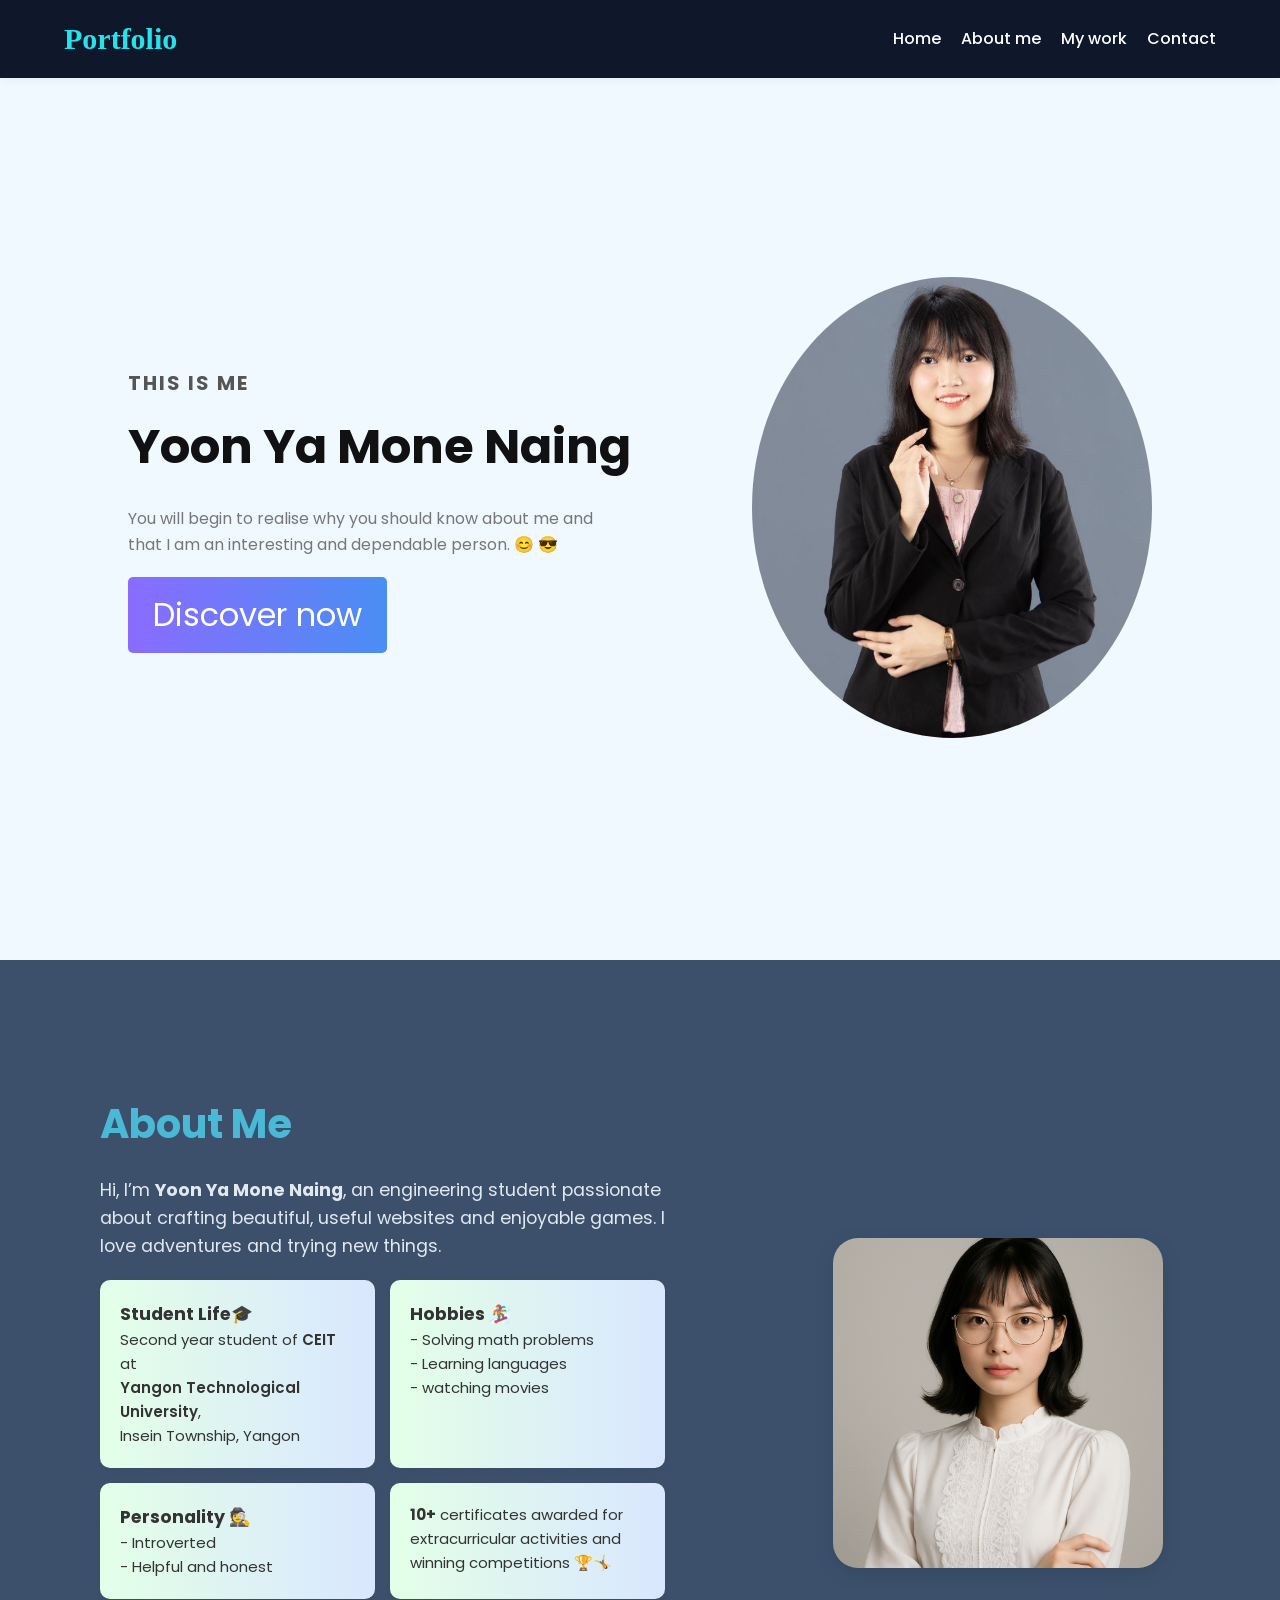
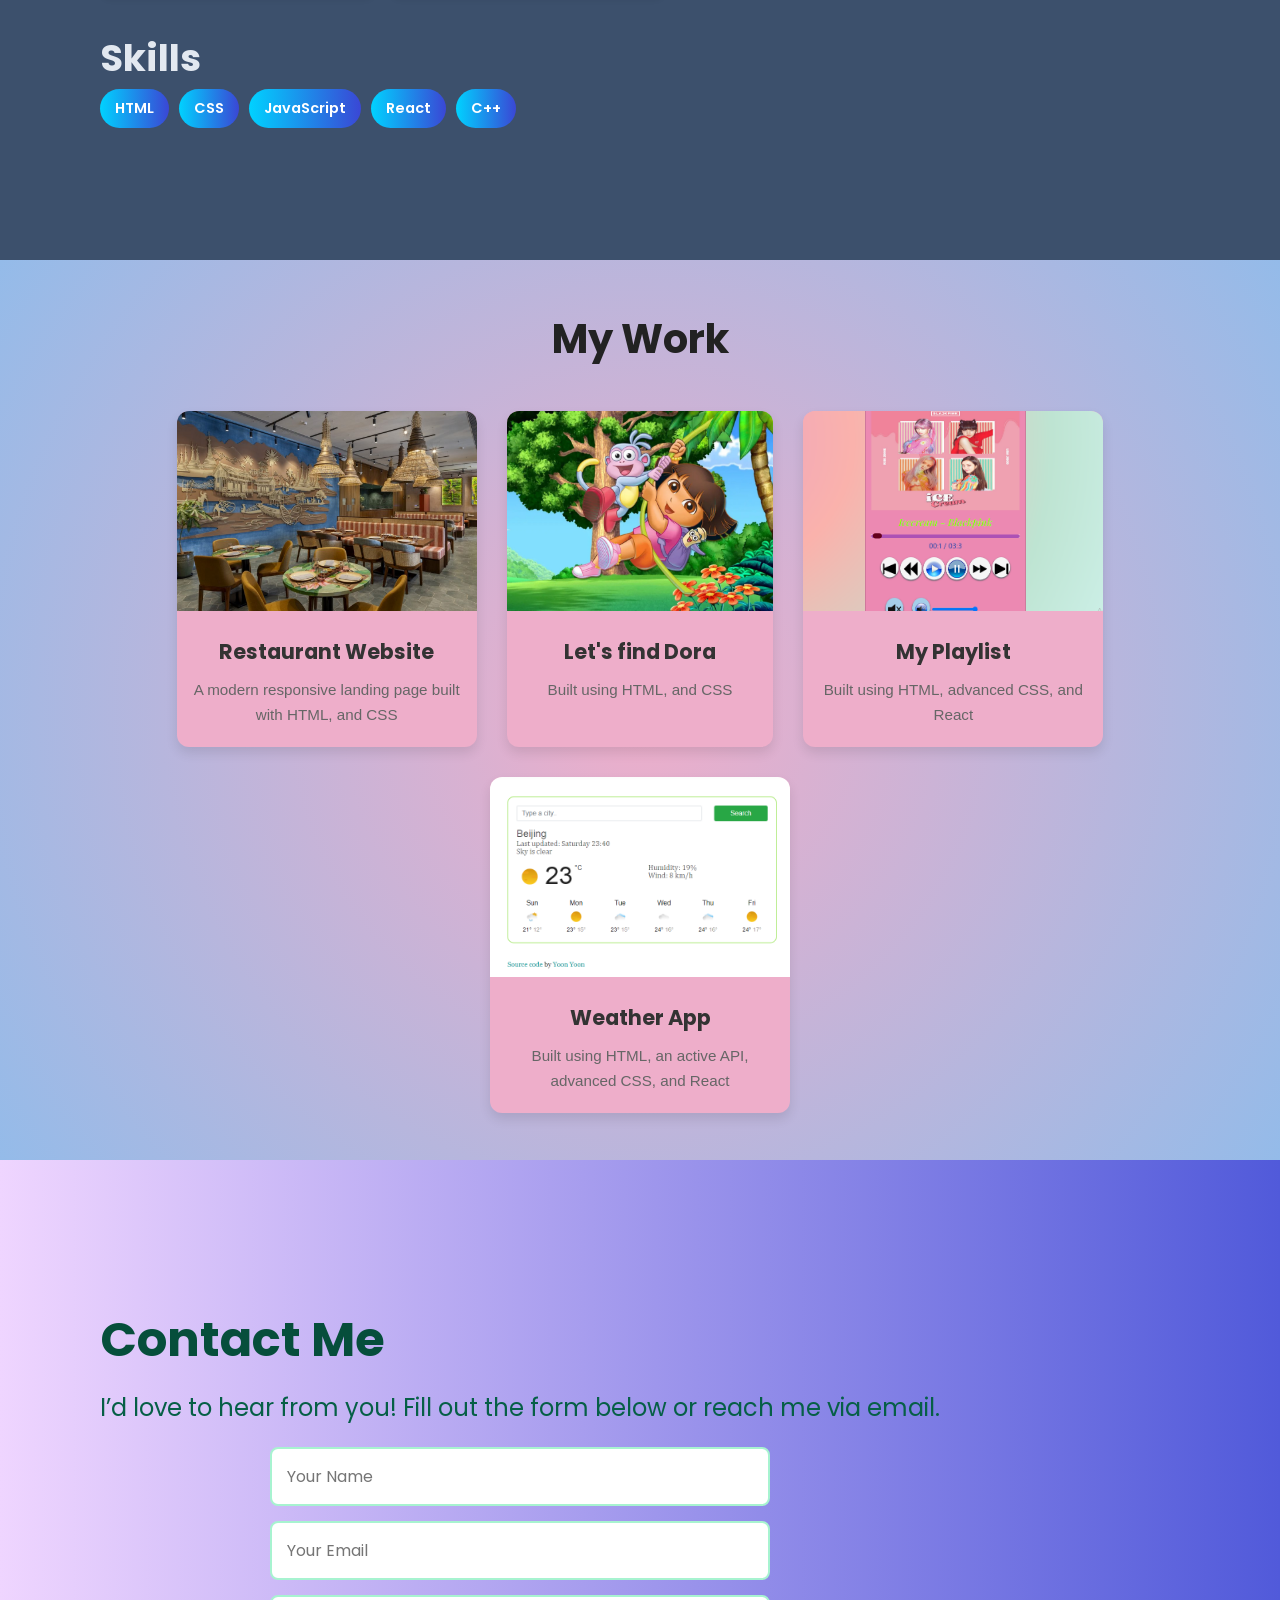
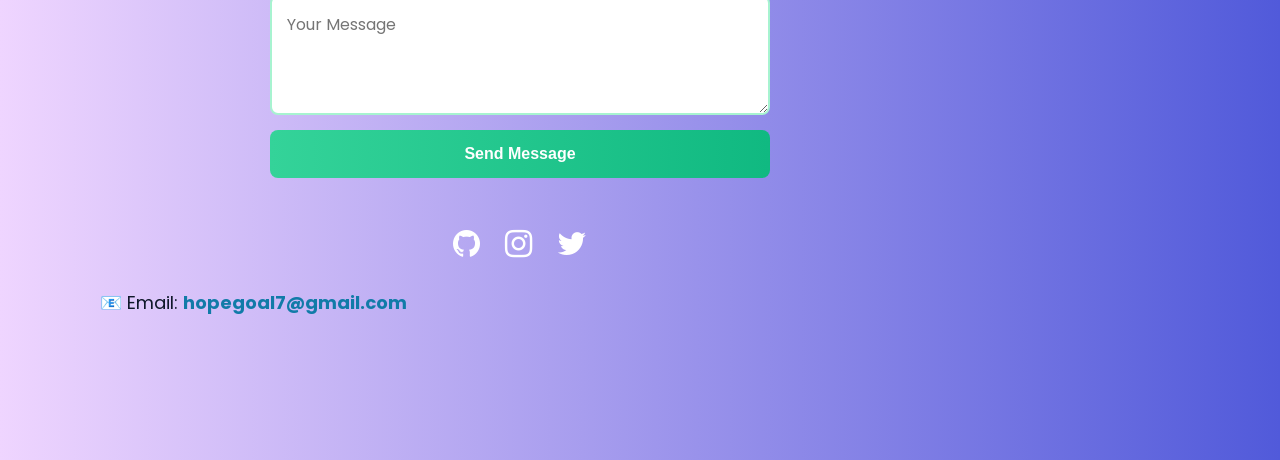
==== MyPorfolio/index.html @ f762529c "Add files via upload" ====
<!DOCTYPE html>
<html lang="en">
<head>
  <meta charset="UTF-8">
  <meta name="viewport" content="width=device-width, initial-scale=1.0">
  <title>Personal Portfolio</title>
  <link rel="stylesheet" href="index.css">
  <link rel="stylesheet" href="https://cdnjs.cloudflare.com/ajax/libs/font-awesome/4.7.0/css/font-awesome.min.css">
  <link href="https://fonts.googleapis.com/css2?family=Poppins:wght@300;400;600;700&display=swap" rel="stylesheet">
</head>
<body>

    <header> 
  <nav class="navbar">
    <div class="logo">Portfolio</div>
    <ul class="nav-links">
      <li><a href="#home" >Home</a></li>
      <li><a href="#about">About me</a></li>
      <li><a href="#work">My work</a></li>
      <li><a href="#contact">Contact</a></li>
    </ul>
  </nav>
</header>


  <!-- myphoto Section -->
  <section id="home" class="myphoto">
    <div class="myphoto-text">
      <h4>This is me</h4>
      <h1>Yoon Ya Mone Naing</h1>
      <p>
        You will begin to realise why you should know about me and <br> that I am an interesting and dependable person. &#128522; &#128526;
      </p>
      <a href="#about" class="btn">Discover now
      </a>
    </div>
    <div class="myphoto-image">
      <div class="image-frame">
        <img src="images/yoon.jpg" alt="Profile Picture">
      </div>
    </div>
    
  </section>

<section id="about">
  <div class="about-container">
    <div class="about-text">
      <h2>About Me</h2>
      <p>
        Hi, I’m <strong>Yoon Ya Mone Naing</strong>, an engineering student passionate about
        crafting beautiful, useful websites and enjoyable games. I love adventures and trying new things. 

      <div class="about-facts">
        <div class="fact">
          <h3><strong>Student Life🎓 </strong></h3>
          <div>Second year student of <acronym title="Computer Engineering and Information Technology">CEIT</acronym> at</div>
          <div><acronym title="Top First Engineering University in Myanmar">Yangon Technological University</acronym>,</div>
          <div>Insein Township, Yangon</div>
        </div>

        <div class="fact">
          <h3><strong>Hobbies  &#127938;</strong></h3>
          <div>- Solving math problems</div>
          <div>- Learning languages</div>
          <div>- watching movies</div>
        </div>
        <div class="fact">
          <h3><strong>Personality &#128373;</strong></h3>
          <div>- Introverted</div>
          <div>- Helpful and honest</div>

        </div>

        <div class="fact"> <strong>10+</strong> certificates awarded for extracurricular activities and winning competitions &#x1F3C6;&#129336;</div>
</div>

      <h3>Skills</h3>
      <div class="skills">
        <span class="skill">HTML</span>
        <span class="skill">CSS</span>
        <span class="skill">JavaScript</span>
        <span class="skill">React</span>
        <span class="skill">C++</span>
      </div>
    </div>

    <div class="about-image">
      <img src="images/me.png" alt="About Me Photo">
    </div>
  </div>
</section>


<section id="work">
  <div class="container">
    <h2>My Work</h2>
    <div class="projects">
      
      <div class="project-card">
        <a href="Restaurant/Home.html" target="_blank" >
        <img src="images/restaurant.jpg" alt="Project 1 preview">
        <h3>Restaurant Website</h3>
        <p>A modern responsive landing page built with HTML, and CSS </p>
        </a>
      </div>

      <div class="project-card">
        <a href="DoraExplorer/dora.html" target="_blank" >
        <img src="images/doratheexplorer.webp" alt="Project 2 preview">
        <h3>Let's find Dora</h3>
        <p>Built using HTML, and CSS</p>
        </a>
      </div>

      <div class="project-card">
        <a href="https://yhope12.github.io/playMusic/yoon.html" target="_blank">
        <img src="images/p3.png" alt="Project 3 preview">
        <h3>My Playlist</h3>
        <p> Built using HTML, advanced CSS, and React</p>
        </a>
      </div>

      <div class="project-card">
        <a href="https://yhope12.github.io/MyWeatherApp/index.html" target="_blank" >
        <img src="images/p1.png" alt="Project 4 preview">
        <h3>Weather App</h3>
        <p>Built using HTML, an active API, advanced CSS, and React</p>
        </a>
      </div>

    </div>
  </div>
</section>


<section id="contact">
  <div class="contact-container">
    <h2>Contact Me</h2>
    <p>I’d love to hear from you! Fill out the form below or reach me via email.</p>

    <form class="contact-form">
      <input type="text" placeholder="Your Name" required>
      <input type="email" placeholder="Your Email" required>
      <textarea placeholder="Your Message" required></textarea>
      <button type="submit">Send Message</button>
    </form>

    
     <div class="social-links">
      <a href="https://github.com/Yhope12" target="_blank" title="GitHub Profile">
        <i class="fa fa-github"></i>
      </a>
      <a href="https://www.instagram.com/YoonYoon" target="_blank" title="Instagram Profile">
        <i class="fa fa-instagram"></i>
      </a>
      <a href="https://www.twitter.com/YoonYoon" target="_blank" title="Twitter Profile">
        <i class="fa fa-twitter"></i>
      </a>
    </div>

    <div class="contact-info">
      <div>📧 Email: <a href="mailto:hopegoal7@gmail.com">hopegoal7@gmail.com</a></div>
    </div>
  </div>
</section>



   

</body>
</html>
---- MyPorfolio/index.css ----
* {
  margin: 0;
  padding: 0;
  box-sizing: border-box;
}
body {
  font-family: 'Poppins', sans-serif;
  /* background-color: #f8f9ff; */
  color: #333;
  line-height: 1.6;
  scroll-behavior: smooth; 
  margin: 0;
  padding-top: 60px; 
}

/* Navbar */
header {
  width: 100%;
  background: #0f172a;
  padding: 15px 5%;
  box-shadow: 0 2px 10px rgba(0,0,0,0.05);

  position: fixed;   /* ✅ fix just the header */
  top: 0;
  left: 0;
  z-index: 1000;
}

.navbar {
  display: flex;
  align-items: center;
  justify-content: space-between;
}

.logo {
  font-size: 30px;
  font-weight: 700;
  color: #26e2ec;
  font-family: Cambria, Cochin, Georgia, Times, 'Times New Roman', serif;
}

.nav-links {
  list-style: none;
  display: flex;
  gap: 20px;
}

.nav-links li a {
  text-decoration: none;
  color: #fff;
  font-weight: 500;
  transition: 0.3s;
}

.nav-links li a.active,
.nav-links li a:hover {
  color: #d236f5;
}

section {
      height: 100vh; 
      display: flex;
      justify-content: center;
      align-items: center;
      font-size: 2rem;
      /* color: white; */
    }



.myphoto {
  display: flex;
  align-items: center;
  justify-content: space-between;
  background: #f0f9ff;
  padding: 40px 10%;
}

.myphoto-text {
  max-width: 50%;
}

.myphoto-text h4 {
  font-size: 20px;
  text-transform: uppercase;
  letter-spacing: 2px;
  color: #555;
  margin-bottom: 10px;
}

.myphoto-text h1 {
  font-size: 48px;
  font-weight: 700;
  margin-bottom: 20px;
  color: #111;
}

.myphoto-text p {
  font-size: 16px;
  color: #777;
  margin-bottom: 20px;
}

.myphoto-image img {
  margin-top: 10px;
  max-width:400px;
  border-radius: 50%;
}

.btn {
  display: inline-block;
  padding: 12px 25px;
  background: linear-gradient(90deg, #8a6cff, #4a8ef3);
  color: #fff;
  border-radius: 5px;
  text-decoration: none;
  font-weight: 400;
  transition: background 0.3s;
}

.btn:hover {
  background: linear-gradient(90deg, #4a8ef3, #8a6cff);
}

.buttons {
  display: flex;
  gap: 1rem;
  margin-left: 120px;
}



#about {
 padding-left: 100px;
 background: #3c506c; 
  color:#e2e8f0;
}

.about-container {
  display: flex;
  align-items: center;
  justify-content: space-between;
  gap: 50px;
}

.about-text {
  flex: 1;
}

.about-text h2 {
  font-size: 2.5rem;
  margin-bottom: 20px;
  color: #4ab9d5;
}

.about-text p {
  font-size: 1.1rem;
  margin-bottom: 20px;
}
acronym{
  text-decoration: none;
  font-weight: 600;
  cursor:help;
}
.about-facts {
  display: grid;
  grid-template-columns: repeat(2, 1fr);
  gap: 15px;
  margin-bottom: 30px;
}

.fact {
  background: linear-gradient(90deg, #e3ffe7 0%, #d9e7ff 100%);
  color: #333;
  padding: 20px;
  border-radius: 10px;
  text-align:left;
  font-size: 15px;
  box-shadow: 0 2px 5px rgba(0,0,0,0.05);
}

.skills {
  display: flex;
  flex-wrap: wrap;
  gap: 10px;
}

.skill {
  background: linear-gradient(90deg, #00d2ff 0%, #3a47d5 100%);
  color: white;
  padding: 8px 15px;
  border-radius: 20px;
  font-size: 0.9rem;
  font-weight: 600;
}

.about-image {
  flex: 1;
  text-align: center;
}

.about-image img {
  max-width: 330px;
  border-radius: 25px;
  box-shadow: 0 5px 20px rgba(0,0,0,0.1);
}

/* Work Section */
#work{
  padding: 80px 20px;
  text-align: center;
 background: #EEAECA;
background: radial-gradient(circle, rgba(238, 174, 202, 1) 0%, rgba(148, 187, 233, 1) 100%);
}

#work h2 {
  font-size: 2.5rem;
  margin-bottom: 40px;
  color: #222;
}

.projects {
  display: flex;
  flex-wrap: wrap;
  justify-content: center;
  gap: 30px;
}

.project-card {
  background: #EEAECA;
  border-radius: 12px;
  box-shadow: 0 6px 12px rgba(0,0,0,0.1);
  max-width: 300px;
  overflow: hidden;
  transition: transform 0.3s ease, box-shadow 0.3s ease;
  cursor: pointer;
}

.project-card:hover {
  transform: translateY(-8px);
  box-shadow: 0 12px 24px rgba(0,0,0,0.15);
}

.project-card img {
  width: 100%;
  height: 200px;
  object-fit: cover;
}

.project-card h3 {
  margin: 10px 0;
  font-size: 1.3rem;
  color: #333;
}
.project-card a{
  text-decoration: none;
}
.project-card p {
  padding: 0 15px 20px;
  font-size: 0.95rem;
  font-family: 'Lucida Sans', 'Lucida Sans Regular', 'Lucida Grande', 'Lucida Sans Unicode', Geneva, Verdana, sans-serif;
  color: #666;
}


#contact {
  justify-content: left;
  padding-left: 100px;
  background: linear-gradient(90deg, #efd5ff 0%, #515ada 100%);
  color:#e2e8f0;
 
}

#contact h2 {
  margin-bottom: 10px;
  color: #064e3b;
}

#contact p {
  font-size: 1.5rem;
  margin-bottom: 20px;
  color: #065f46;
}

.contact-form {
  max-width: 500px;
  margin: 0 auto 40px auto;
  display: flex;
  flex-direction: column;
  gap: 15px;
}

.contact-form input,
.contact-form textarea {
  width: 100%;
  padding: 15px;
  border: 2px solid #a7f3d0;
  border-radius: 8px;
  font-size: 1rem;
  font-family: inherit;
  outline: none;
  transition: border 0.3s;
}

.contact-form input:focus,
.contact-form textarea:focus {
  border-color: #34d399; /* modern green focus */
}

.contact-form textarea {
  min-height: 120px;
  resize: vertical;
}

.contact-form button {
  padding: 15px;
  background: linear-gradient(90deg, #34d399, #10b981);
  border: none;
  border-radius: 8px;
  color: white;
  font-size: 1rem;
  font-weight: bold;
  cursor: pointer;
  transition: background 0.3s;
}

.contact-form button:hover {
  background: linear-gradient(90deg, #10b981, #34d399);
}

.contact-info div {
  font-size: large;
  color: #0f172a;
}

.contact-info a {
  color: #117ba8;
  text-decoration: none;
  font-weight: bold;
}

.contact-info a:hover {
  color:#4ab9d5;
}

.social-links {
  display: flex;
  justify-content: center;
  gap: 25px;
  margin-top: 20px;
  margin-bottom: 20px;
}

.social-links a {
  font-size: 2rem;
  color: #fff;
  transition: color 0.3s ease, transform 0.3s ease;
}

.social-links a:hover {
  color:#00d2ff;
  transform: translateY(-5px);
}
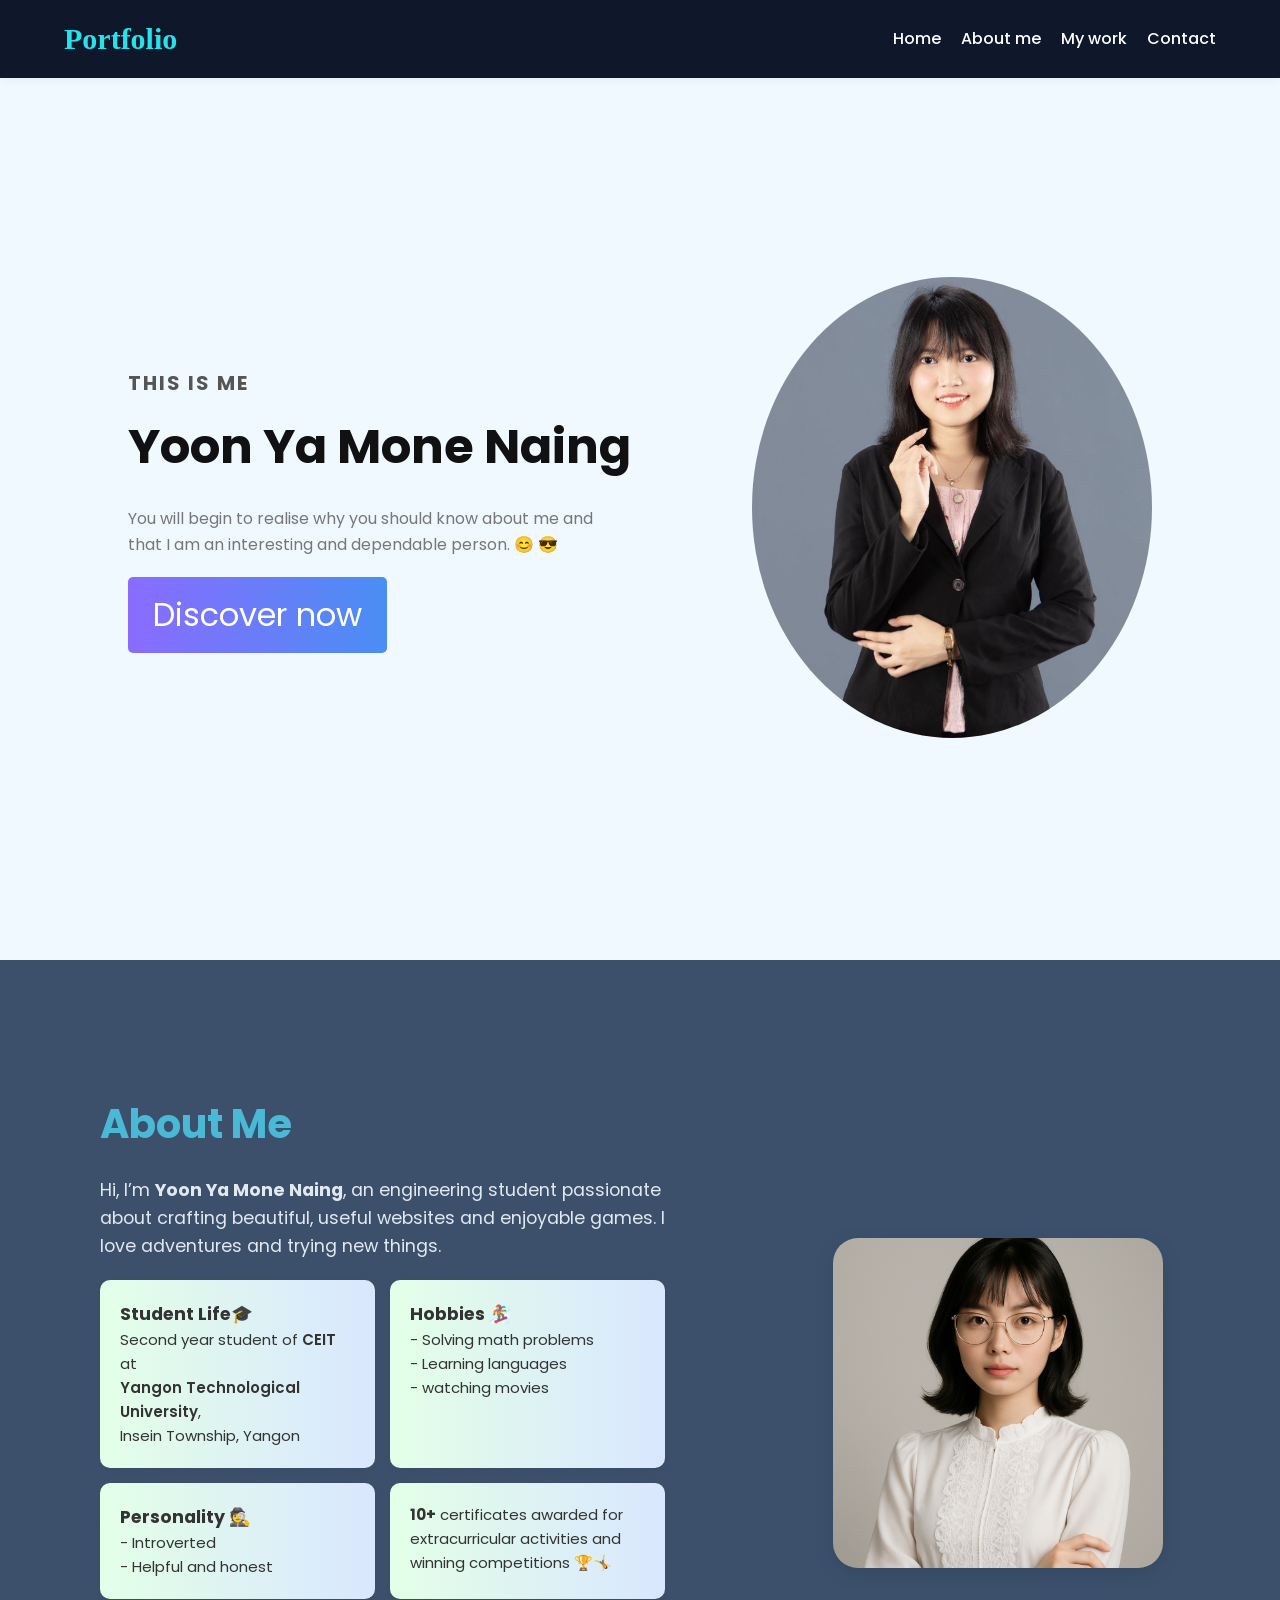
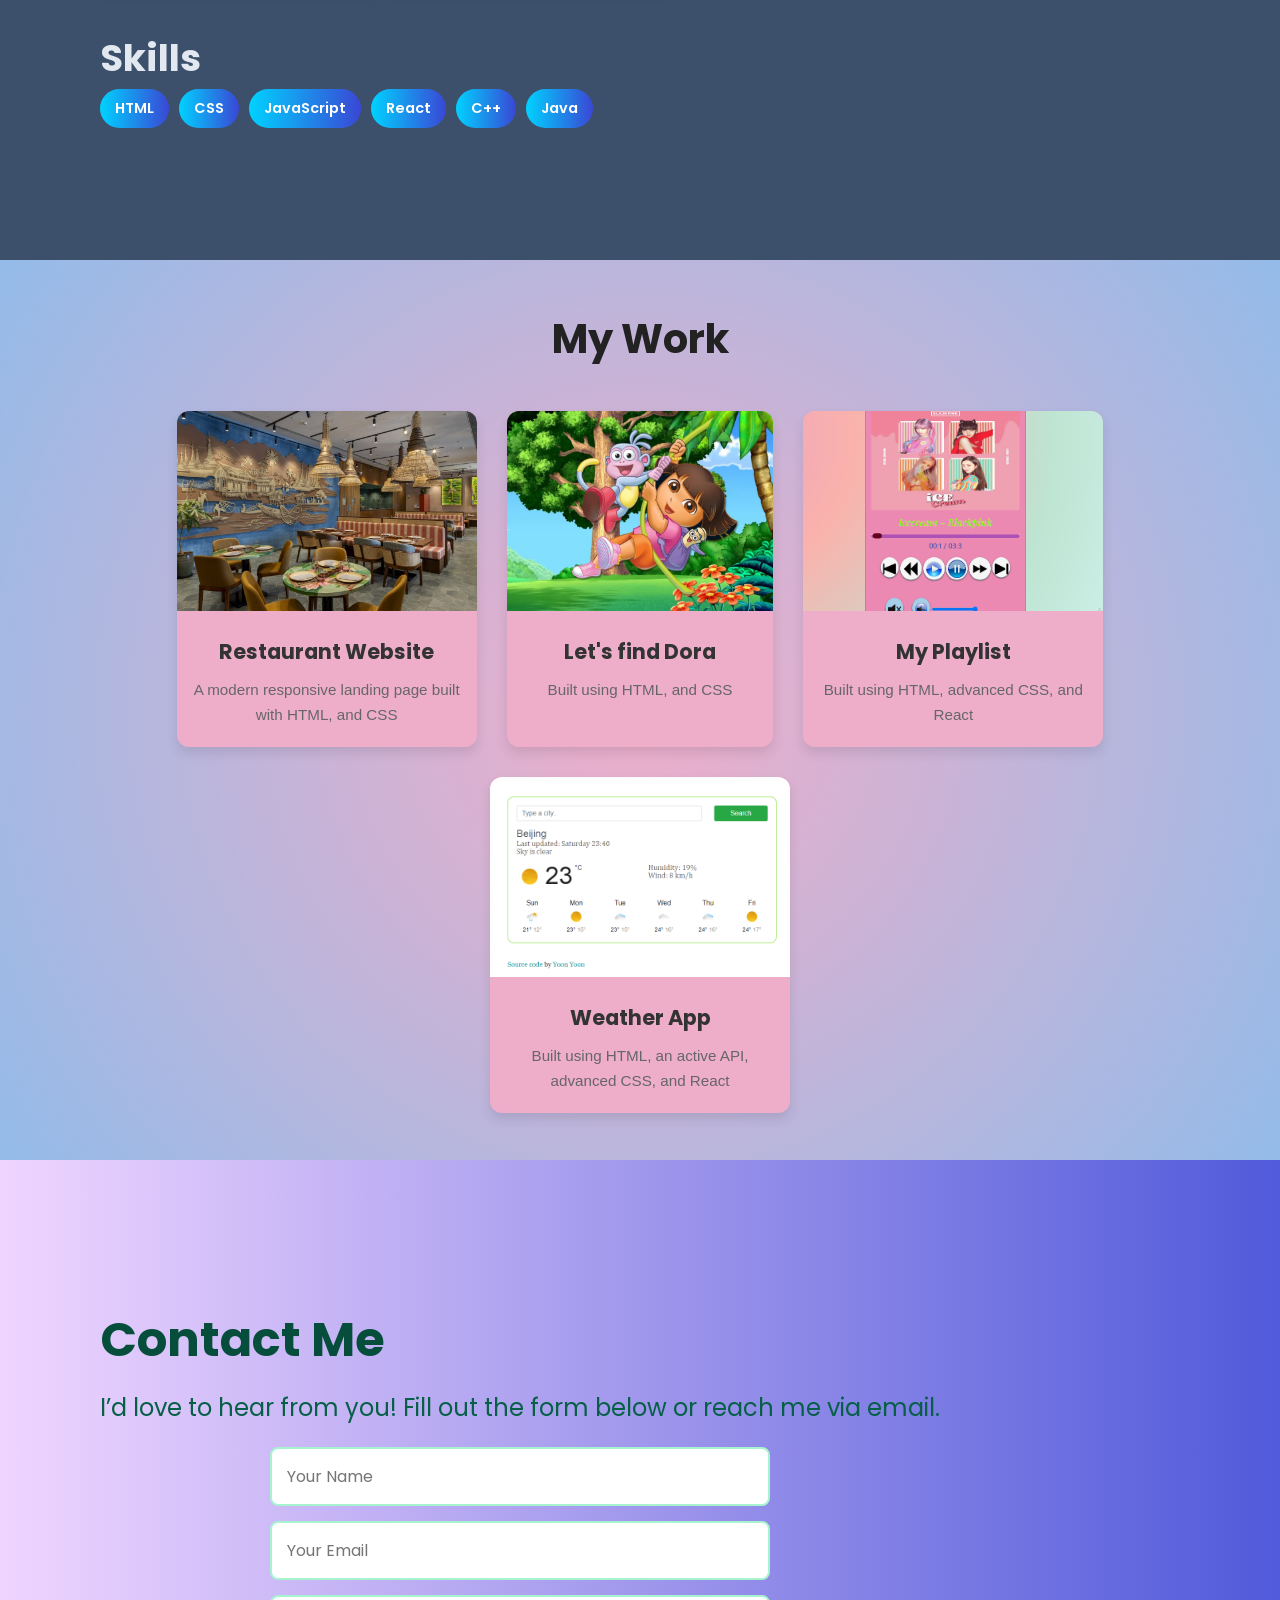
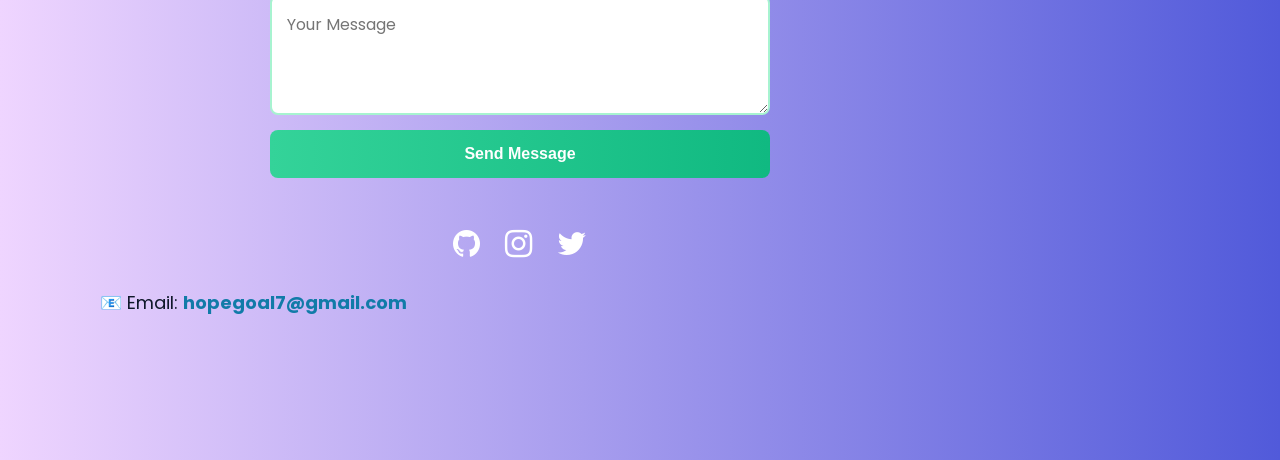
==== commit 8101ea29: "adding skill" ====
--- a/MyPorfolio/index.html
+++ b/MyPorfolio/index.html
@@ -81,6 +81,7 @@
         <span class="skill">JavaScript</span>
         <span class="skill">React</span>
         <span class="skill">C++</span>
+        <span class="skill">Java</span>
       </div>
     </div>
 
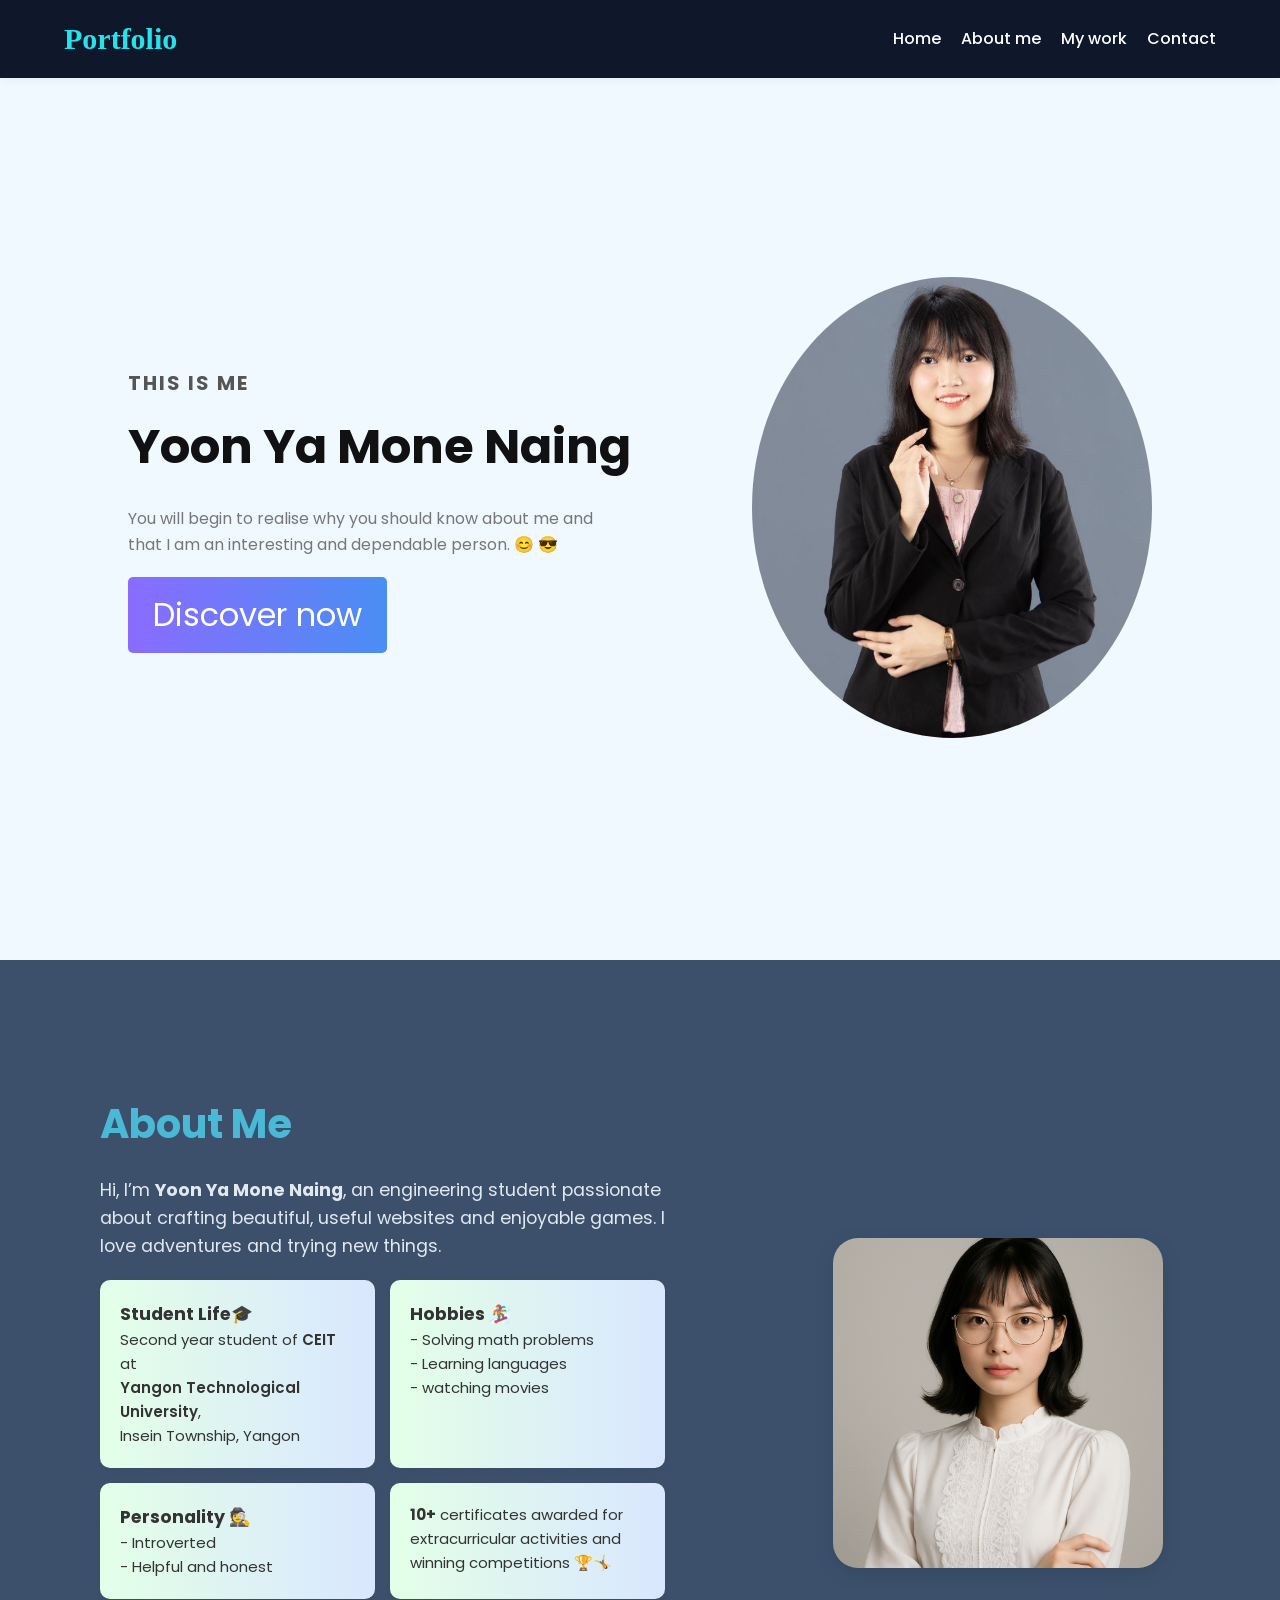
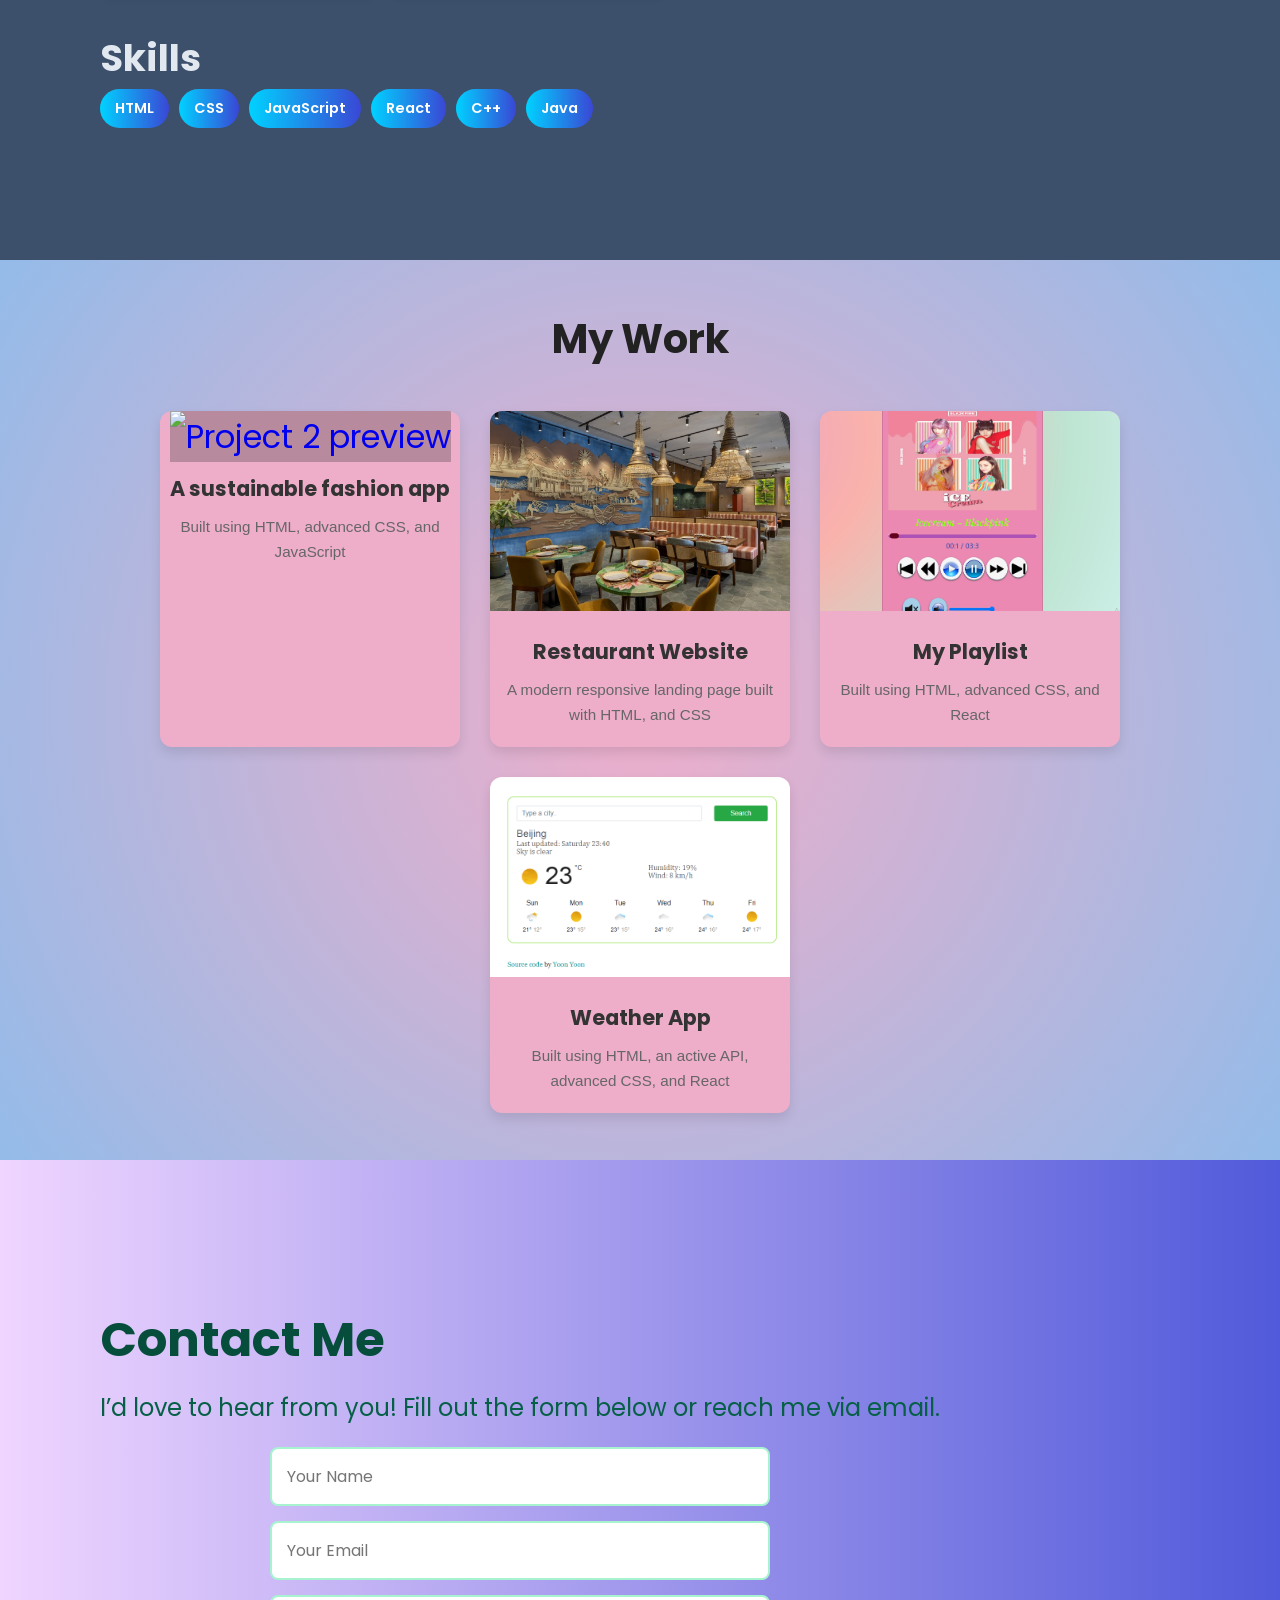
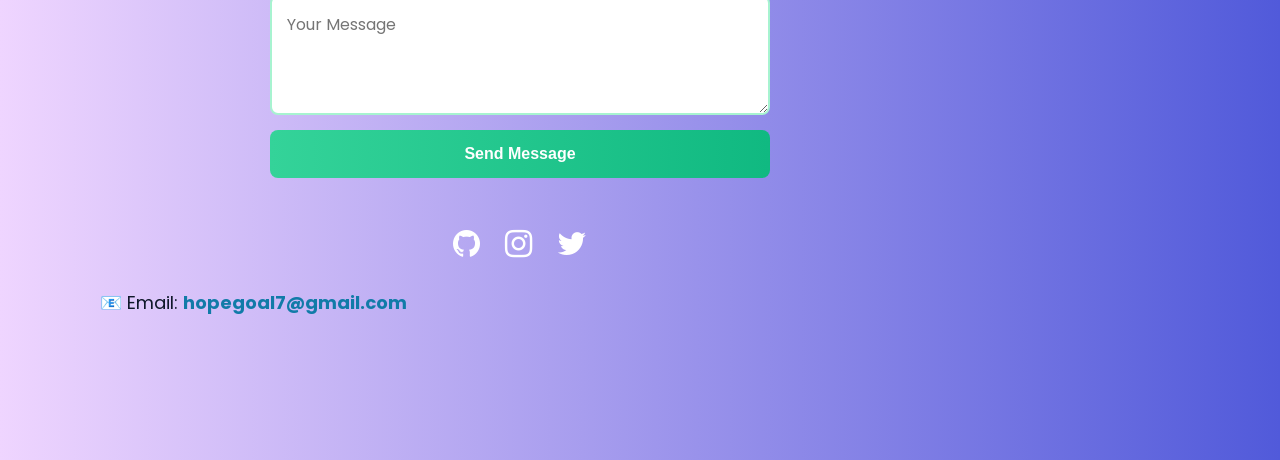
==== commit bab6695f: "Update project" ====
--- a/MyPorfolio/index.html
+++ b/MyPorfolio/index.html
@@ -96,20 +96,20 @@
   <div class="container">
     <h2>My Work</h2>
     <div class="projects">
+
+      <div class="project-card">
+        <a href="https://yhope12.github.io/fashion-app/yoon.html" target="_blank" class="fashion-img">
+        <img src="images/FASHION.jpg" alt="Project 2 preview" style="object-fit: contain; background: #b88a9e;">
+        <h3>A sustainable fashion app</h3>
+        <p>Built using HTML, advanced CSS, and JavaScript</p>
+        </a>
+      </div>
       
       <div class="project-card">
         <a href="Restaurant/Home.html" target="_blank" >
         <img src="images/restaurant.jpg" alt="Project 1 preview">
         <h3>Restaurant Website</h3>
         <p>A modern responsive landing page built with HTML, and CSS </p>
-        </a>
-      </div>
-
-      <div class="project-card">
-        <a href="DoraExplorer/dora.html" target="_blank" >
-        <img src="images/doratheexplorer.webp" alt="Project 2 preview">
-        <h3>Let's find Dora</h3>
-        <p>Built using HTML, and CSS</p>
         </a>
       </div>
 
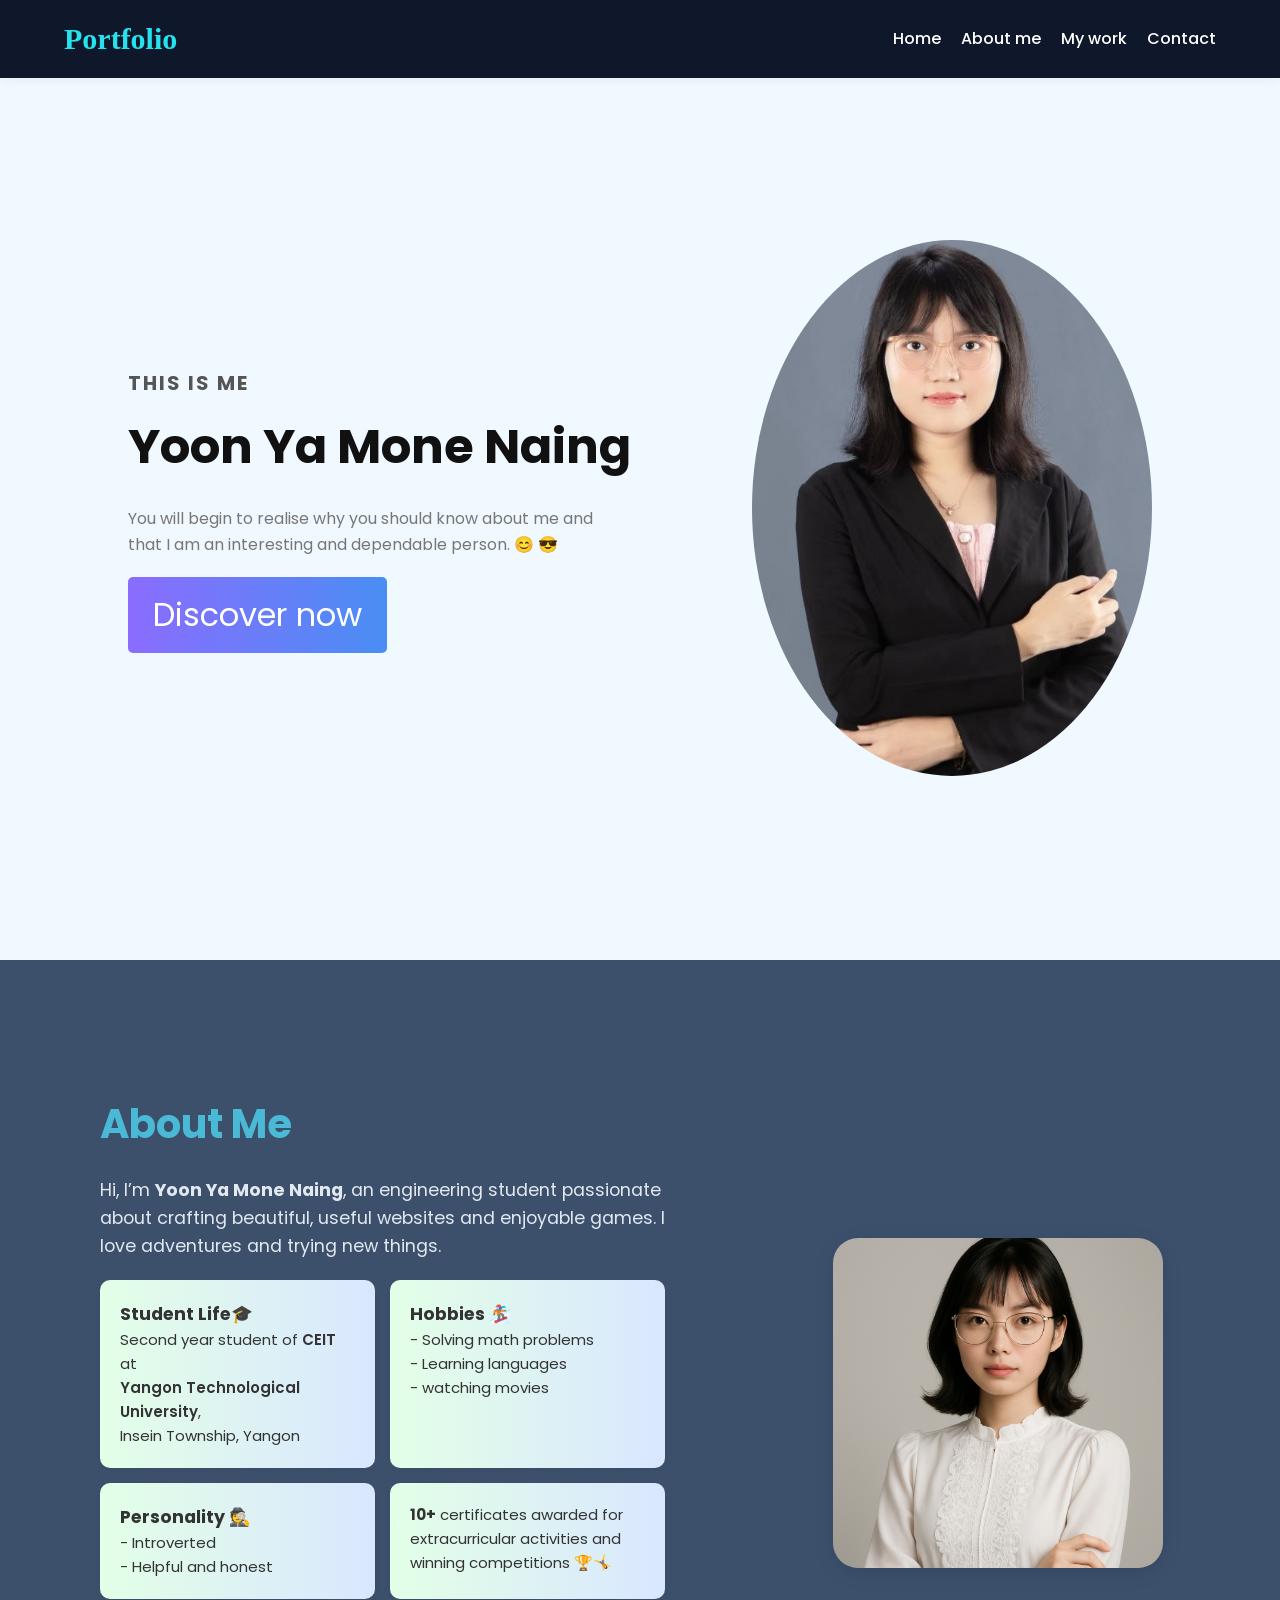
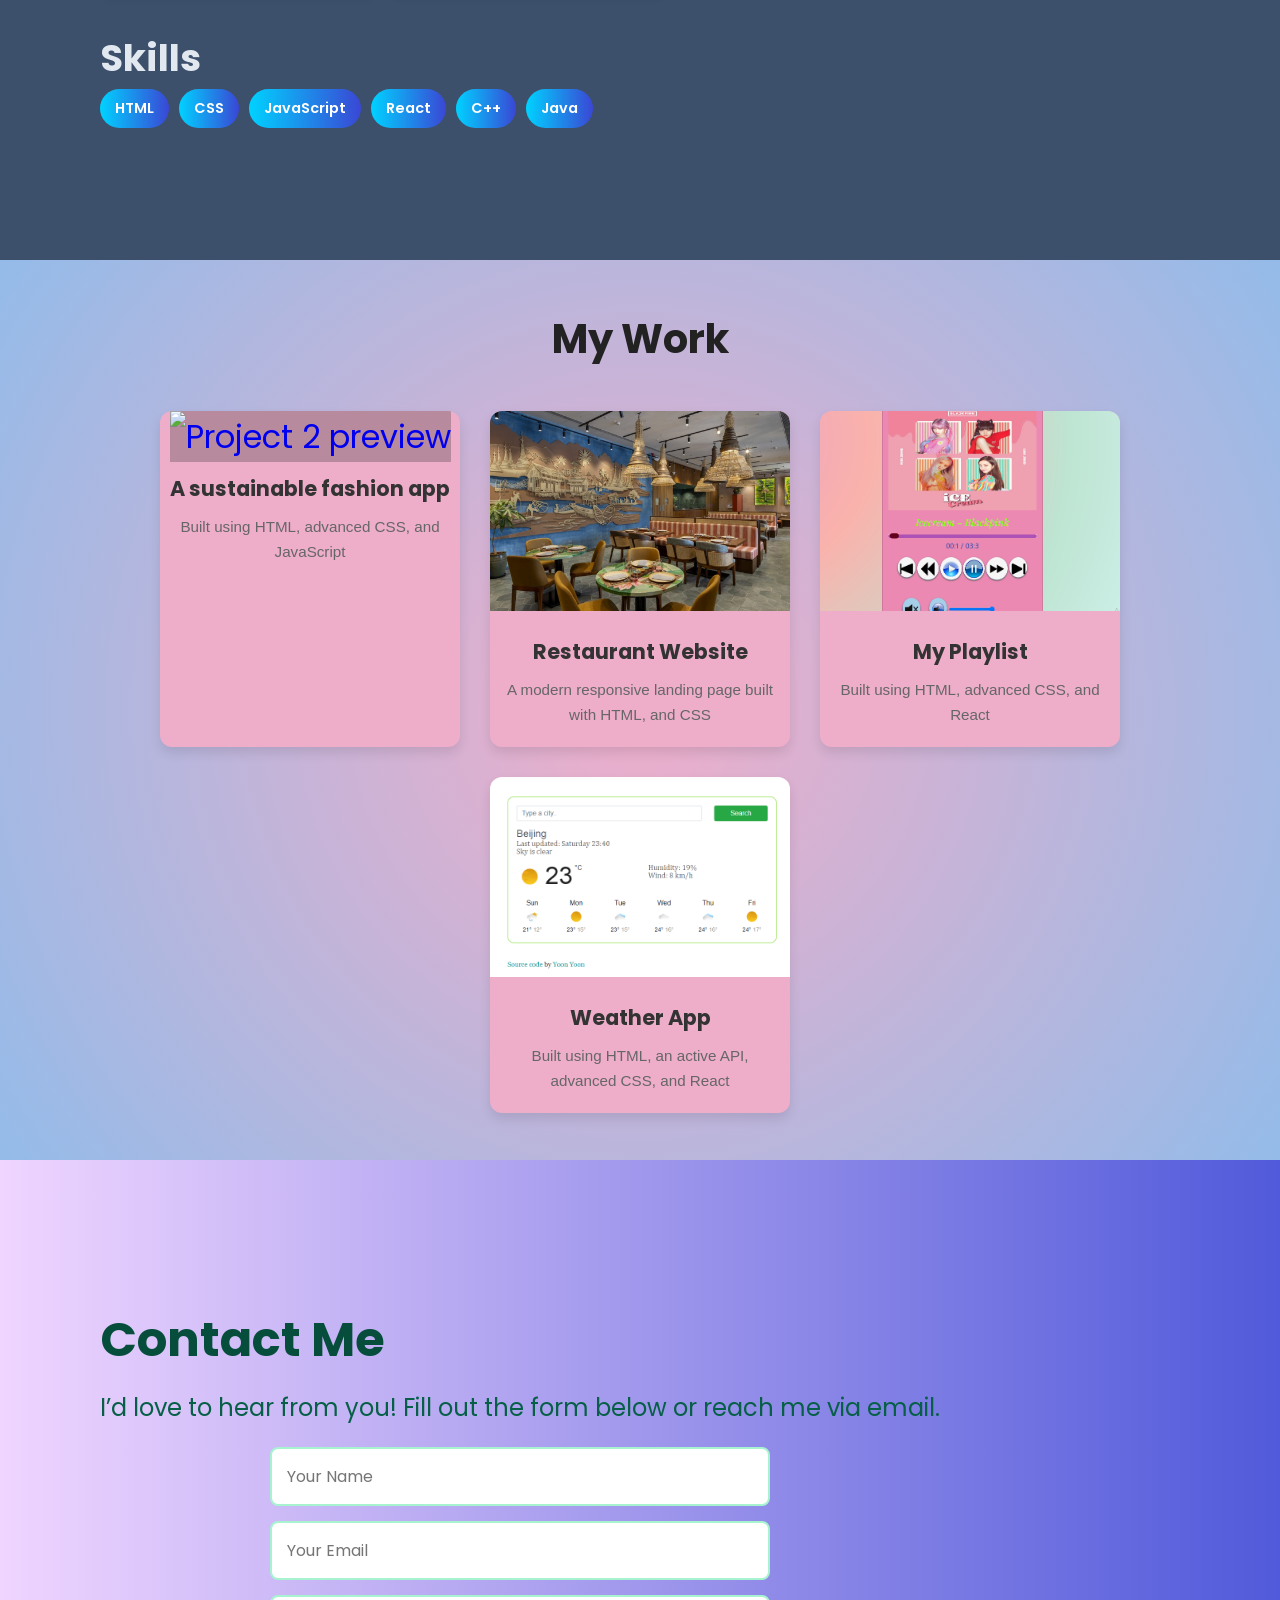
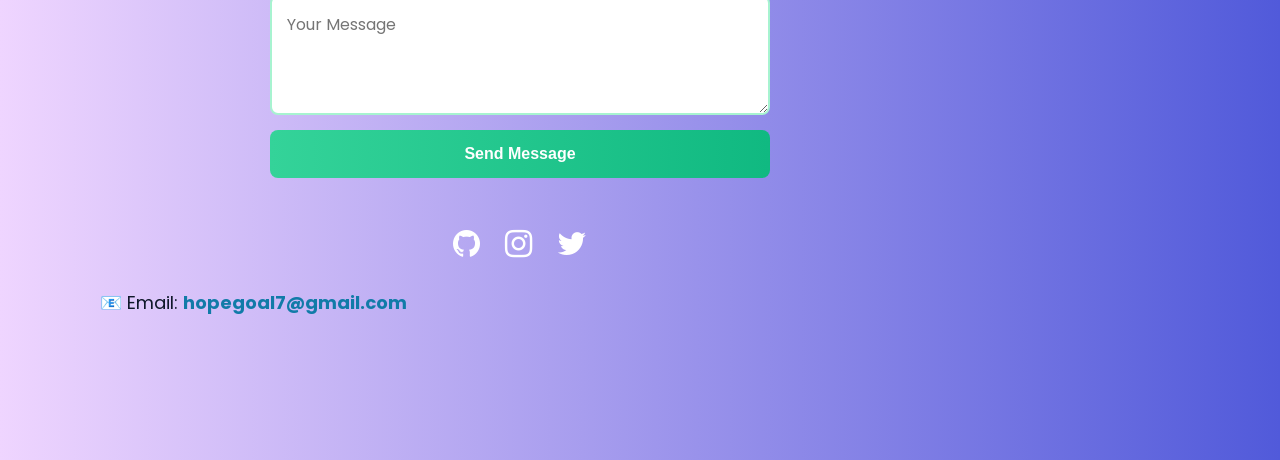
==== commit fbbf1942: "change profile photo" ====
--- a/MyPorfolio/index.html
+++ b/MyPorfolio/index.html
@@ -36,7 +36,7 @@
     </div>
     <div class="myphoto-image">
       <div class="image-frame">
-        <img src="images/yoon.jpg" alt="Profile Picture">
+        <img src="images/photo_2025-09-05_22-44-38.jpg" alt="Profile Picture">
       </div>
     </div>
     
